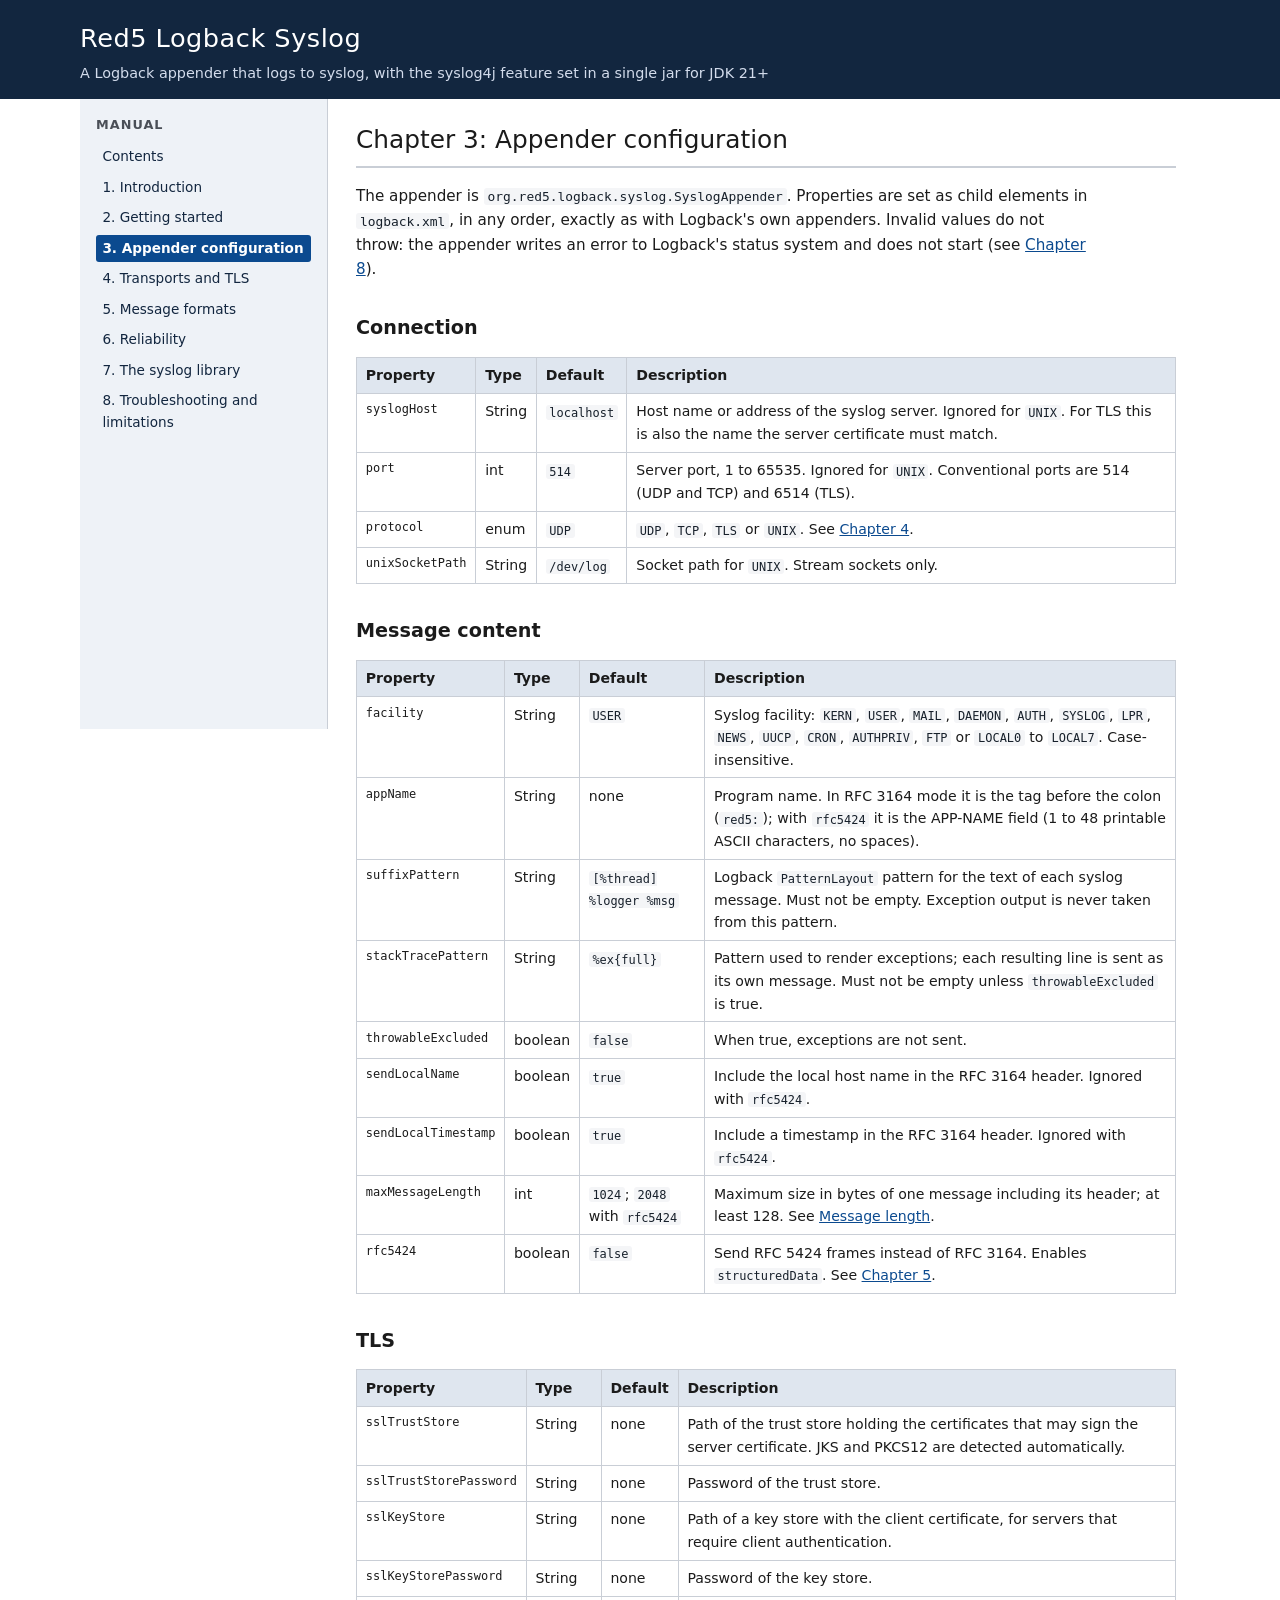
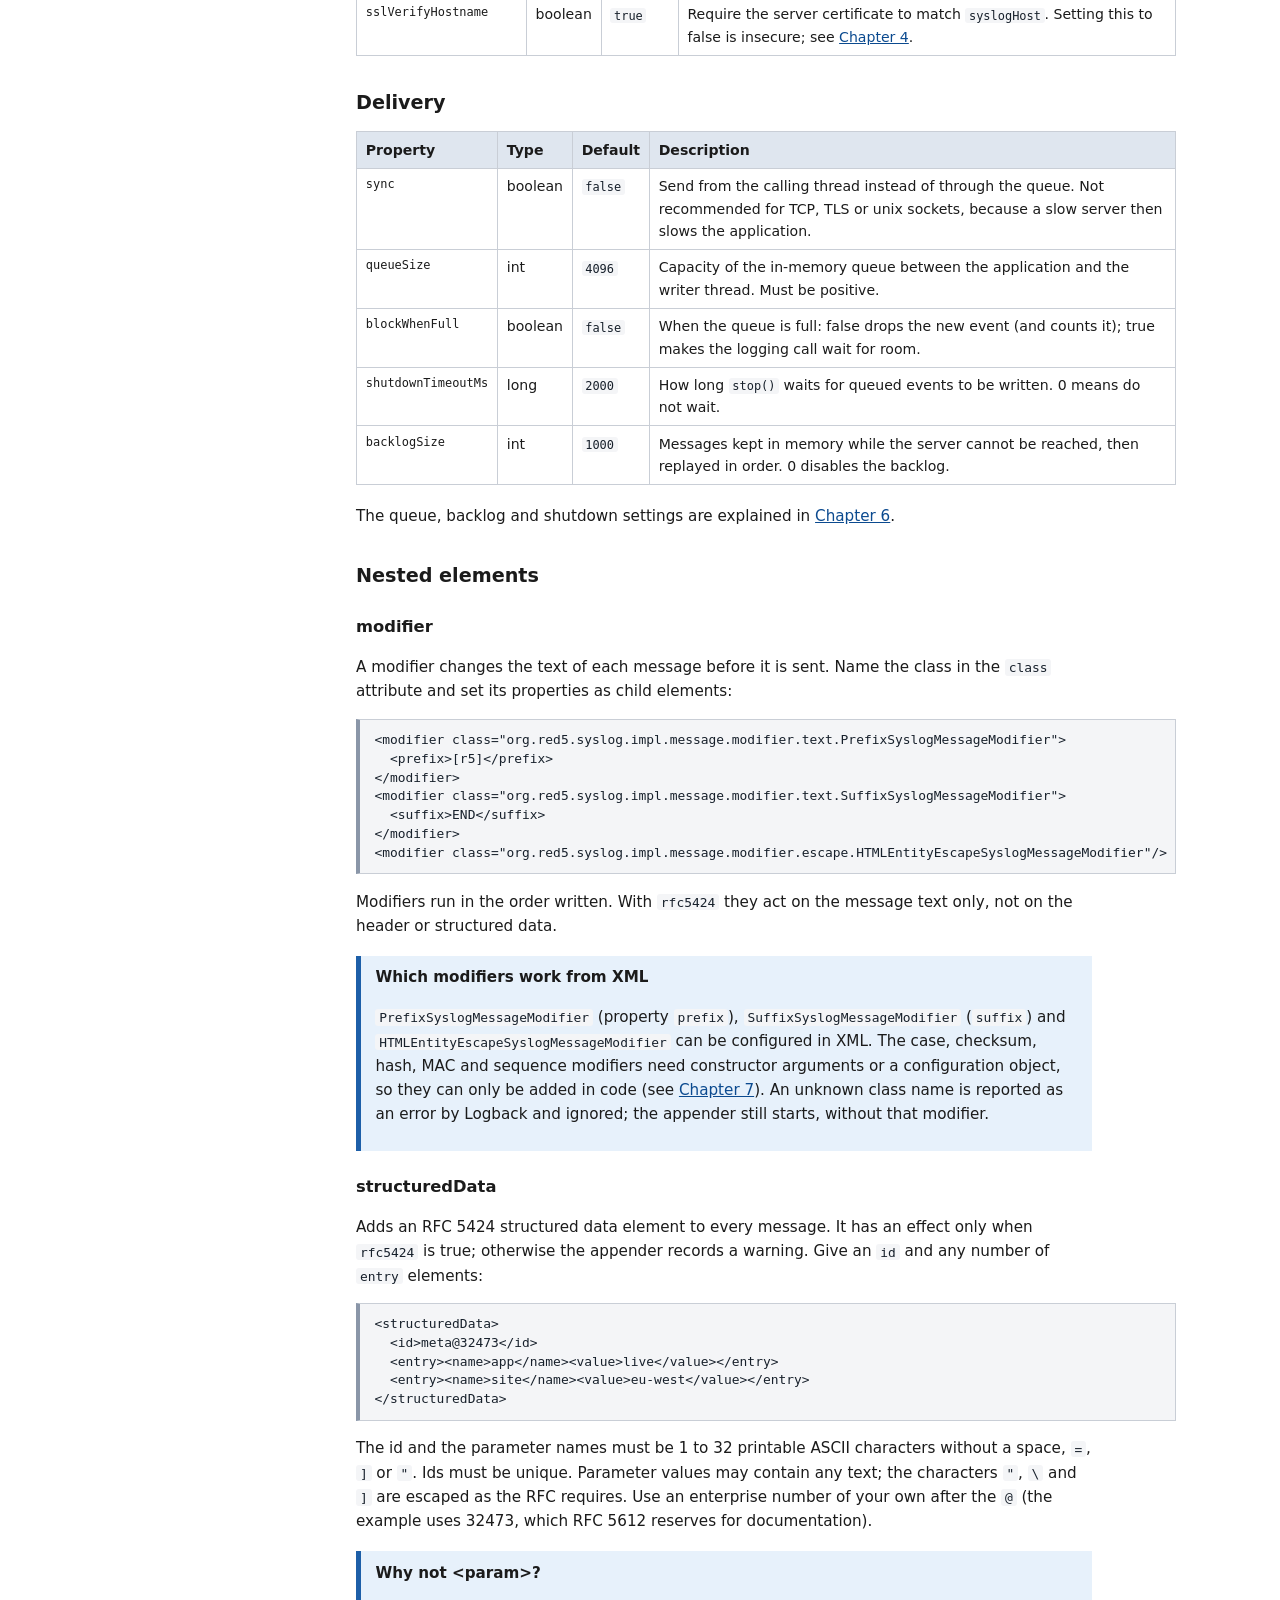
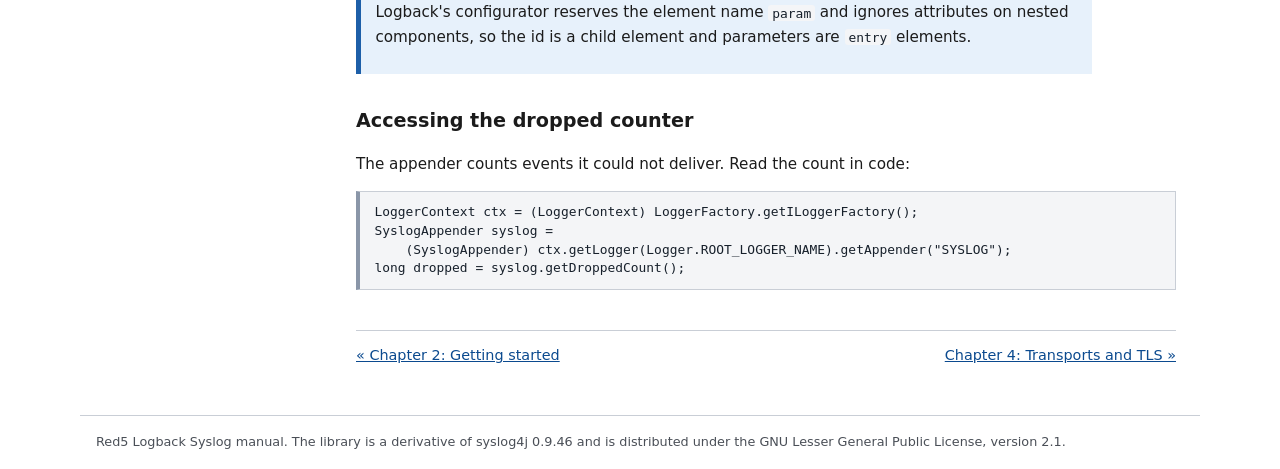
==== docs/manual/configuration.html @ ae263302 "Add user manual as static HTML and correct the papertrail compatibility wording in the spec" ====
<!DOCTYPE html>
<html lang="en">
<head>
<meta charset="utf-8">
<meta name="viewport" content="width=device-width, initial-scale=1">
<title>Appender configuration - Red5 Logback Syslog</title>
<link rel="stylesheet" href="style.css">
</head>
<body>
<div class="banner"><div class="inner">
<h1><a href="index.html">Red5 Logback Syslog</a></h1>
<p>A Logback appender that logs to syslog, with the syslog4j feature set in a single jar for JDK 21+</p>
</div></div>
<div class="layout">
<nav class="toc"><h2>Manual</h2><ul><li><a href="index.html">Contents</a></li><li><a href="introduction.html">1. Introduction</a></li><li><a href="getting-started.html">2. Getting started</a></li><li><a href="configuration.html" class="current">3. Appender configuration</a></li><li><a href="transports.html">4. Transports and TLS</a></li><li><a href="formats.html">5. Message formats</a></li><li><a href="reliability.html">6. Reliability</a></li><li><a href="library.html">7. The syslog library</a></li><li><a href="troubleshooting.html">8. Troubleshooting and limitations</a></li></ul></nav>
<main>
<h1 class="chapter">Chapter 3: Appender configuration</h1>

<p>The appender is <code>org.red5.logback.syslog.SyslogAppender</code>. Properties are set as child
elements in <code>logback.xml</code>, in any order, exactly as with Logback's own appenders. Invalid
values do not throw: the appender writes an error to Logback's status system and does not start (see
<a href="troubleshooting.html">Chapter 8</a>).</p>

<h2>Connection</h2>
<table>
<tr><th>Property</th><th>Type</th><th>Default</th><th>Description</th></tr>
<tr><td class="prop">syslogHost</td><td>String</td><td><code>localhost</code></td><td>Host name or address of the syslog server. Ignored for <code>UNIX</code>. For TLS this is also the name the server certificate must match.</td></tr>
<tr><td class="prop">port</td><td>int</td><td><code>514</code></td><td>Server port, 1 to 65535. Ignored for <code>UNIX</code>. Conventional ports are 514 (UDP and TCP) and 6514 (TLS).</td></tr>
<tr><td class="prop">protocol</td><td>enum</td><td><code>UDP</code></td><td><code>UDP</code>, <code>TCP</code>, <code>TLS</code> or <code>UNIX</code>. See <a href="transports.html">Chapter 4</a>.</td></tr>
<tr><td class="prop">unixSocketPath</td><td>String</td><td><code>/dev/log</code></td><td>Socket path for <code>UNIX</code>. Stream sockets only.</td></tr>
</table>
<h2>Message content</h2>
<table>
<tr><th>Property</th><th>Type</th><th>Default</th><th>Description</th></tr>
<tr><td class="prop">facility</td><td>String</td><td><code>USER</code></td><td>Syslog facility: <code>KERN</code>, <code>USER</code>, <code>MAIL</code>, <code>DAEMON</code>, <code>AUTH</code>, <code>SYSLOG</code>, <code>LPR</code>, <code>NEWS</code>, <code>UUCP</code>, <code>CRON</code>, <code>AUTHPRIV</code>, <code>FTP</code> or <code>LOCAL0</code> to <code>LOCAL7</code>. Case-insensitive.</td></tr>
<tr><td class="prop">appName</td><td>String</td><td>none</td><td>Program name. In RFC 3164 mode it is the tag before the colon (<code>red5:</code>); with <code>rfc5424</code> it is the APP-NAME field (1 to 48 printable ASCII characters, no spaces).</td></tr>
<tr><td class="prop">suffixPattern</td><td>String</td><td><code>[%thread] %logger %msg</code></td><td>Logback <code>PatternLayout</code> pattern for the text of each syslog message. Must not be empty. Exception output is never taken from this pattern.</td></tr>
<tr><td class="prop">stackTracePattern</td><td>String</td><td><code>%ex{full}</code></td><td>Pattern used to render exceptions; each resulting line is sent as its own message. Must not be empty unless <code>throwableExcluded</code> is true.</td></tr>
<tr><td class="prop">throwableExcluded</td><td>boolean</td><td><code>false</code></td><td>When true, exceptions are not sent.</td></tr>
<tr><td class="prop">sendLocalName</td><td>boolean</td><td><code>true</code></td><td>Include the local host name in the RFC 3164 header. Ignored with <code>rfc5424</code>.</td></tr>
<tr><td class="prop">sendLocalTimestamp</td><td>boolean</td><td><code>true</code></td><td>Include a timestamp in the RFC 3164 header. Ignored with <code>rfc5424</code>.</td></tr>
<tr><td class="prop">maxMessageLength</td><td>int</td><td><code>1024</code>; <code>2048</code> with <code>rfc5424</code></td><td>Maximum size in bytes of one message including its header; at least 128. See <a href="formats.html#length">Message length</a>.</td></tr>
<tr><td class="prop">rfc5424</td><td>boolean</td><td><code>false</code></td><td>Send RFC 5424 frames instead of RFC 3164. Enables <code>structuredData</code>. See <a href="formats.html">Chapter 5</a>.</td></tr>
</table>
<h2>TLS</h2>
<table>
<tr><th>Property</th><th>Type</th><th>Default</th><th>Description</th></tr>
<tr><td class="prop">sslTrustStore</td><td>String</td><td>none</td><td>Path of the trust store holding the certificates that may sign the server certificate. JKS and PKCS12 are detected automatically.</td></tr>
<tr><td class="prop">sslTrustStorePassword</td><td>String</td><td>none</td><td>Password of the trust store.</td></tr>
<tr><td class="prop">sslKeyStore</td><td>String</td><td>none</td><td>Path of a key store with the client certificate, for servers that require client authentication.</td></tr>
<tr><td class="prop">sslKeyStorePassword</td><td>String</td><td>none</td><td>Password of the key store.</td></tr>
<tr><td class="prop">sslVerifyHostname</td><td>boolean</td><td><code>true</code></td><td>Require the server certificate to match <code>syslogHost</code>. Setting this to false is insecure; see <a href="transports.html#tls">Chapter 4</a>.</td></tr>
</table>
<h2>Delivery</h2>
<table>
<tr><th>Property</th><th>Type</th><th>Default</th><th>Description</th></tr>
<tr><td class="prop">sync</td><td>boolean</td><td><code>false</code></td><td>Send from the calling thread instead of through the queue. Not recommended for TCP, TLS or unix sockets, because a slow server then slows the application.</td></tr>
<tr><td class="prop">queueSize</td><td>int</td><td><code>4096</code></td><td>Capacity of the in-memory queue between the application and the writer thread. Must be positive.</td></tr>
<tr><td class="prop">blockWhenFull</td><td>boolean</td><td><code>false</code></td><td>When the queue is full: false drops the new event (and counts it); true makes the logging call wait for room.</td></tr>
<tr><td class="prop">shutdownTimeoutMs</td><td>long</td><td><code>2000</code></td><td>How long <code>stop()</code> waits for queued events to be written. 0 means do not wait.</td></tr>
<tr><td class="prop">backlogSize</td><td>int</td><td><code>1000</code></td><td>Messages kept in memory while the server cannot be reached, then replayed in order. 0 disables the backlog.</td></tr>
</table>
<p>The queue, backlog and shutdown settings are explained in <a href="reliability.html">Chapter 6</a>.</p>
<h2>Nested elements</h2>
<h3>modifier</h3>
<p>A modifier changes the text of each message before it is sent. Name the class in the
<code>class</code> attribute and set its properties as child elements:</p>
<pre><code>&lt;modifier class="org.red5.syslog.impl.message.modifier.text.PrefixSyslogMessageModifier"&gt;
  &lt;prefix&gt;[r5]&lt;/prefix&gt;
&lt;/modifier&gt;
&lt;modifier class="org.red5.syslog.impl.message.modifier.text.SuffixSyslogMessageModifier"&gt;
  &lt;suffix&gt;END&lt;/suffix&gt;
&lt;/modifier&gt;
&lt;modifier class="org.red5.syslog.impl.message.modifier.escape.HTMLEntityEscapeSyslogMessageModifier"/&gt;</code></pre>

<p>Modifiers run in the order written. With <code>rfc5424</code> they act on the message text only, not on
the header or structured data.</p>
<div class="note"><strong>Which modifiers work from XML</strong><p><code>PrefixSyslogMessageModifier</code> (property <code>prefix</code>),
<code>SuffixSyslogMessageModifier</code> (<code>suffix</code>) and
<code>HTMLEntityEscapeSyslogMessageModifier</code> can be configured in XML. The case, checksum, hash, MAC and
sequence modifiers need constructor arguments or a configuration object, so they can only be added in code (see
<a href="library.html">Chapter 7</a>). An unknown class name is reported as an error by Logback and ignored; the
appender still starts, without that modifier.</p></div>

<h3>structuredData</h3>
<p>Adds an RFC 5424 structured data element to every message. It has an effect only when
<code>rfc5424</code> is true; otherwise the appender records a warning. Give an <code>id</code> and any number of
<code>entry</code> elements:</p>
<pre><code>&lt;structuredData&gt;
  &lt;id&gt;meta@32473&lt;/id&gt;
  &lt;entry&gt;&lt;name&gt;app&lt;/name&gt;&lt;value&gt;live&lt;/value&gt;&lt;/entry&gt;
  &lt;entry&gt;&lt;name&gt;site&lt;/name&gt;&lt;value&gt;eu-west&lt;/value&gt;&lt;/entry&gt;
&lt;/structuredData&gt;</code></pre>

<p>The id and the parameter names must be 1 to 32 printable ASCII characters without a space, <code>=</code>,
<code>]</code> or <code>"</code>. Ids must be unique. Parameter values may contain any text; the characters
<code>"</code>, <code>\</code> and <code>]</code> are escaped as the RFC requires. Use an enterprise
number of your own after the <code>@</code> (the example uses 32473, which RFC 5612 reserves for documentation).</p>
<div class="note"><strong>Why not &lt;param&gt;?</strong><p>Logback's configurator reserves the element name
<code>param</code> and ignores attributes on nested components, so the id is a child element and parameters are
<code>entry</code> elements.</p></div>

<h2>Accessing the dropped counter</h2>
<p>The appender counts events it could not deliver. Read the count in code:</p>
<pre><code>LoggerContext ctx = (LoggerContext) LoggerFactory.getILoggerFactory();
SyslogAppender syslog =
    (SyslogAppender) ctx.getLogger(Logger.ROOT_LOGGER_NAME).getAppender("SYSLOG");
long dropped = syslog.getDroppedCount();</code></pre>

<div class="pager"><span><a href="getting-started.html">&laquo; Chapter 2: Getting started</a></span><span><a href="transports.html">Chapter 4: Transports and TLS &raquo;</a></span></div>
</main>
</div>
<footer>Red5 Logback Syslog manual. The library is a derivative of syslog4j 0.9.46 and is distributed under the GNU Lesser General Public License, version 2.1.</footer>
</body>
</html>
---- docs/manual/style.css ----
/* Red5 Logback Syslog manual: layout modeled on the logback and slf4j manuals */
:root {
  --bg: #ffffff;
  --fg: #1b1b1b;
  --muted: #4a4f57;
  --link: #0b4a8f;
  --link-visited: #5b2a86;
  --rule: #c9ced6;
  --nav-bg: #eef2f7;
  --nav-fg: #12263f;
  --banner-bg: #12263f;
  --banner-fg: #ffffff;
  --code-bg: #f4f5f7;
  --code-fg: #17202b;
  --code-border: #8a96a8;
  --th-bg: #dfe6ef;
  --note-bg: #e7f1fb;
  --note-border: #1d5fa8;
  --warn-bg: #fff4d6;
  --warn-border: #8a5a00;
  --diagram-box: #e3ecf8;
  --diagram-box-stroke: #12448a;
  --diagram-accent: #fff0c2;
  --diagram-accent-stroke: #7a5200;
  --diagram-text: #0b1b30;
}
@media (prefers-color-scheme: dark) {
  :root:not([data-theme="light"]) {
    --bg: #14171c;
    --fg: #e8eaee;
    --muted: #b4bac4;
    --link: #8fc2ff;
    --link-visited: #c9a8f0;
    --rule: #3a4150;
    --nav-bg: #1d222b;
    --nav-fg: #e8eaee;
    --banner-bg: #0b1626;
    --banner-fg: #ffffff;
    --code-bg: #1e2430;
    --code-fg: #e6ecf5;
    --code-border: #6d7a90;
    --th-bg: #2a3242;
    --note-bg: #14263b;
    --note-border: #5aa3ee;
    --warn-bg: #3a2d0c;
    --warn-border: #e0a43a;
    --diagram-box: #1c2a40;
    --diagram-box-stroke: #8fc2ff;
    --diagram-accent: #3a2d0c;
    --diagram-accent-stroke: #e0a43a;
    --diagram-text: #f2f5fa;
  }
}
* { box-sizing: border-box; }
html { font-size: 100%; }
body {
  margin: 0;
  background: var(--bg);
  color: var(--fg);
  font-family: Verdana, "DejaVu Sans", Geneva, Arial, sans-serif;
  font-size: 0.95rem;
  line-height: 1.6;
}
a { color: var(--link); }
a:visited { color: var(--link-visited); }
.banner {
  background: var(--banner-bg);
  color: var(--banner-fg);
  padding: 1.1rem 1rem 0.9rem 1rem;
}
.banner .inner { max-width: 70rem; margin: 0 auto; }
.banner h1 { margin: 0; font-size: 1.6rem; font-weight: normal; letter-spacing: 0.02em; }
.banner p { margin: 0.2rem 0 0 0; color: #d3dcec; font-size: 0.9rem; }
.banner a { color: #ffffff; text-decoration: none; }
.layout {
  display: flex;
  align-items: flex-start;
  max-width: 70rem;
  margin: 0 auto;
}
nav.toc {
  flex: 0 0 15.5rem;
  background: var(--nav-bg);
  color: var(--nav-fg);
  padding: 1rem 1rem 1.5rem 1rem;
  font-size: 0.85rem;
  border-right: 1px solid var(--rule);
  min-height: 70vh;
}
nav.toc h2 { font-size: 0.8rem; text-transform: uppercase; letter-spacing: 0.08em; margin: 0 0 0.5rem 0; color: var(--muted); }
nav.toc ul { list-style: none; margin: 0; padding: 0; }
nav.toc li { margin: 0.25rem 0; }
nav.toc a { color: var(--nav-fg); text-decoration: none; display: block; padding: 0.15rem 0.4rem; border-radius: 3px; }
nav.toc a:hover { text-decoration: underline; }
nav.toc a.current { background: var(--link); color: #ffffff; font-weight: bold; }
main { flex: 1 1 auto; min-width: 0; padding: 1rem 1.5rem 3rem 1.75rem; }
h1.chapter { font-size: 1.55rem; margin: 0.3rem 0 1rem 0; border-bottom: 2px solid var(--rule); padding-bottom: 0.4rem; font-weight: normal; }
h2 { font-size: 1.2rem; margin: 2rem 0 0.5rem 0; }
h3 { font-size: 1.02rem; margin: 1.4rem 0 0.4rem 0; }
p, li { max-width: 46rem; }
code, pre, kbd { font-family: "DejaVu Sans Mono", Consolas, Menlo, monospace; font-size: 0.85em; }
code { background: var(--code-bg); color: var(--code-fg); padding: 0.05em 0.3em; border-radius: 3px; }
pre {
  background: var(--code-bg);
  color: var(--code-fg);
  border: 1px solid var(--rule);
  border-left: 4px solid var(--code-border);
  padding: 0.7rem 0.9rem;
  overflow-x: auto;
  line-height: 1.45;
}
pre code { background: none; padding: 0; font-size: 1em; }
.filename { font-size: 0.8rem; color: var(--muted); margin: 1rem 0 -0.7rem 0; font-family: "DejaVu Sans Mono", Consolas, monospace; }
table { border-collapse: collapse; margin: 0.8rem 0 1.2rem 0; width: 100%; font-size: 0.88rem; }
th, td { border: 1px solid var(--rule); padding: 0.4rem 0.55rem; text-align: left; vertical-align: top; }
th { background: var(--th-bg); }
td.prop { white-space: nowrap; font-family: "DejaVu Sans Mono", Consolas, monospace; font-size: 0.85em; }
.note, .warning {
  border-left: 5px solid var(--note-border);
  background: var(--note-bg);
  padding: 0.6rem 0.9rem;
  margin: 1.1rem 0;
  max-width: 46rem;
}
.warning { border-left-color: var(--warn-border); background: var(--warn-bg); }
.note strong:first-child, .warning strong:first-child { display: block; margin-bottom: 0.15rem; }
.pager { display: flex; justify-content: space-between; margin-top: 2.5rem; padding-top: 0.8rem; border-top: 1px solid var(--rule); font-size: 0.9rem; }
footer { max-width: 70rem; margin: 0 auto; padding: 1rem; color: var(--muted); font-size: 0.8rem; border-top: 1px solid var(--rule); }
svg.diagram { max-width: 100%; height: auto; margin: 1rem 0; }
svg.diagram .box { fill: var(--diagram-box); stroke: var(--diagram-box-stroke); stroke-width: 1.5; }
svg.diagram .accent { fill: var(--diagram-accent); stroke: var(--diagram-accent-stroke); stroke-width: 1.5; }
svg.diagram text { fill: var(--diagram-text); font-family: Verdana, "DejaVu Sans", Arial, sans-serif; font-size: 12px; }
svg.diagram text.small { font-size: 10.5px; }
svg.diagram .arrow { stroke: var(--diagram-text); stroke-width: 1.5; fill: none; }
svg.diagram marker path { fill: var(--diagram-text); }
@media (max-width: 52rem) {
  .layout { display: block; }
  nav.toc { border-right: none; border-bottom: 1px solid var(--rule); min-height: 0; }
  main { padding: 1rem; }
}
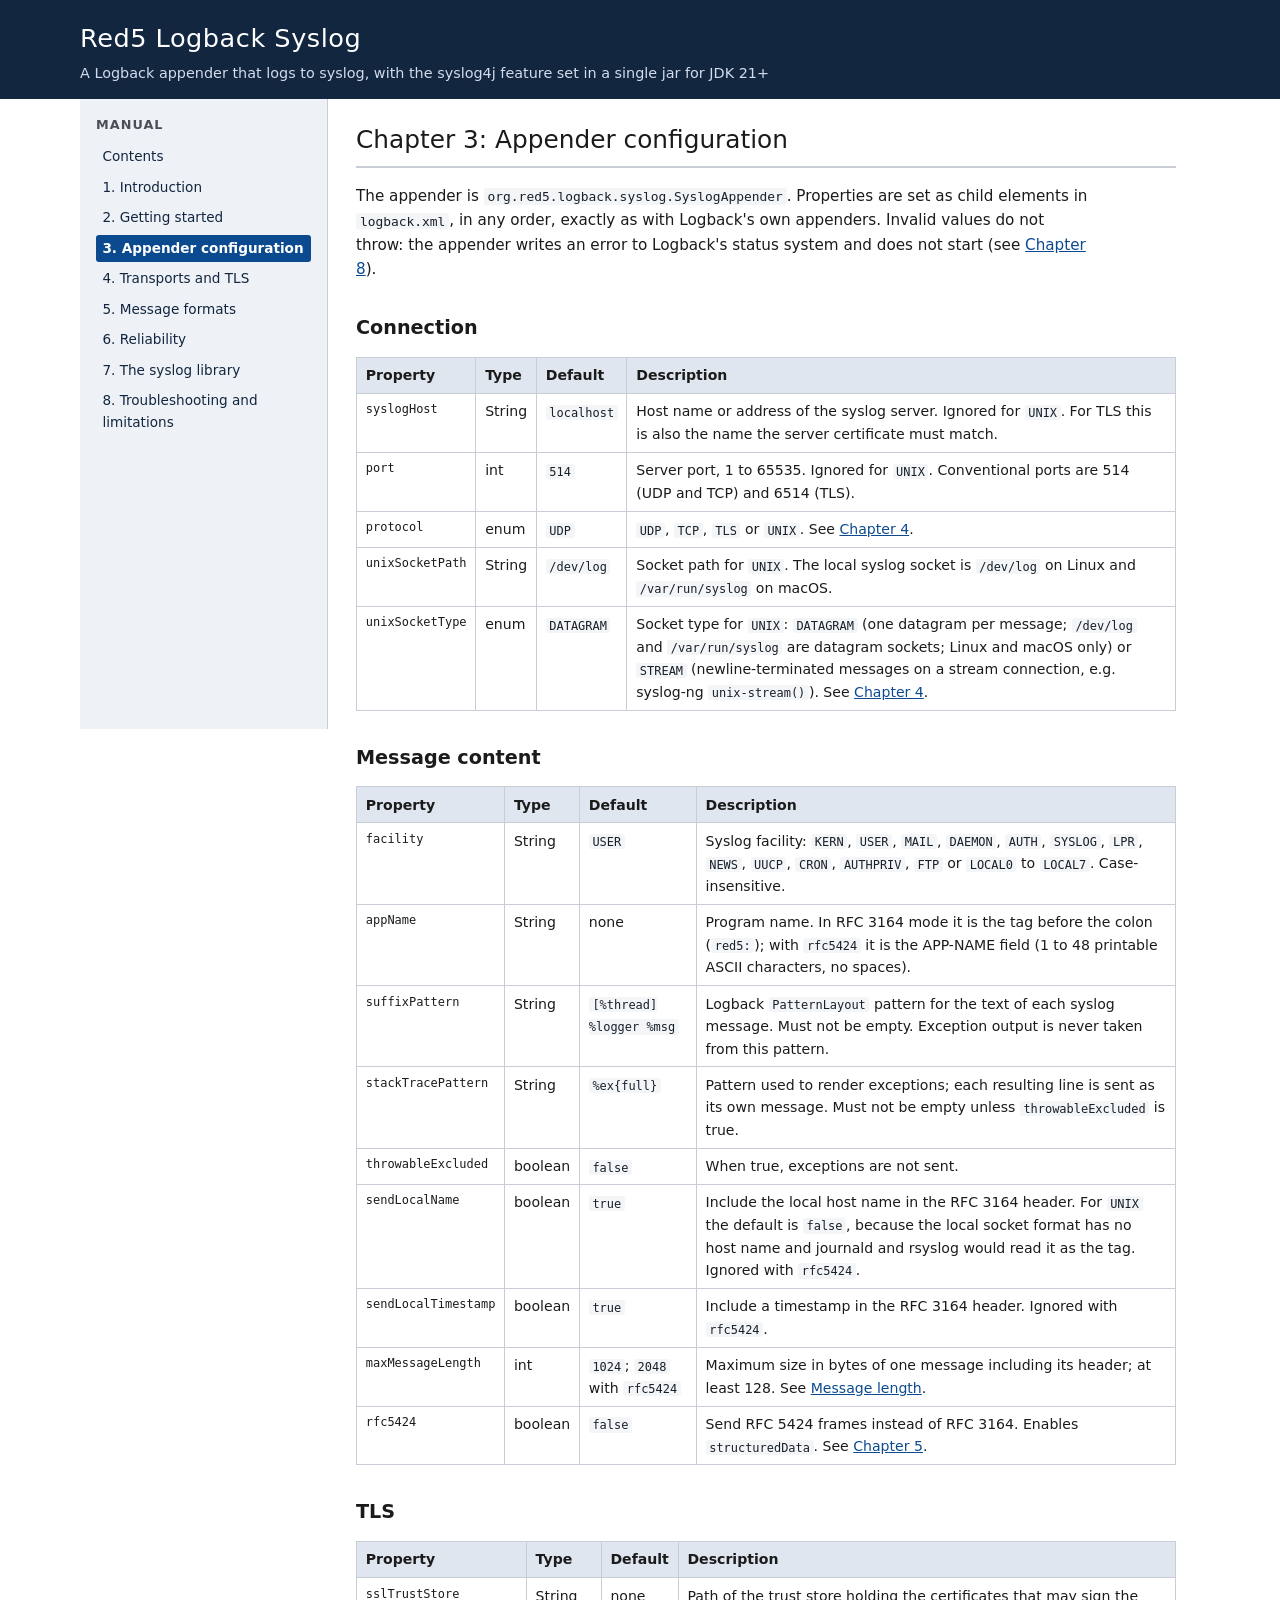
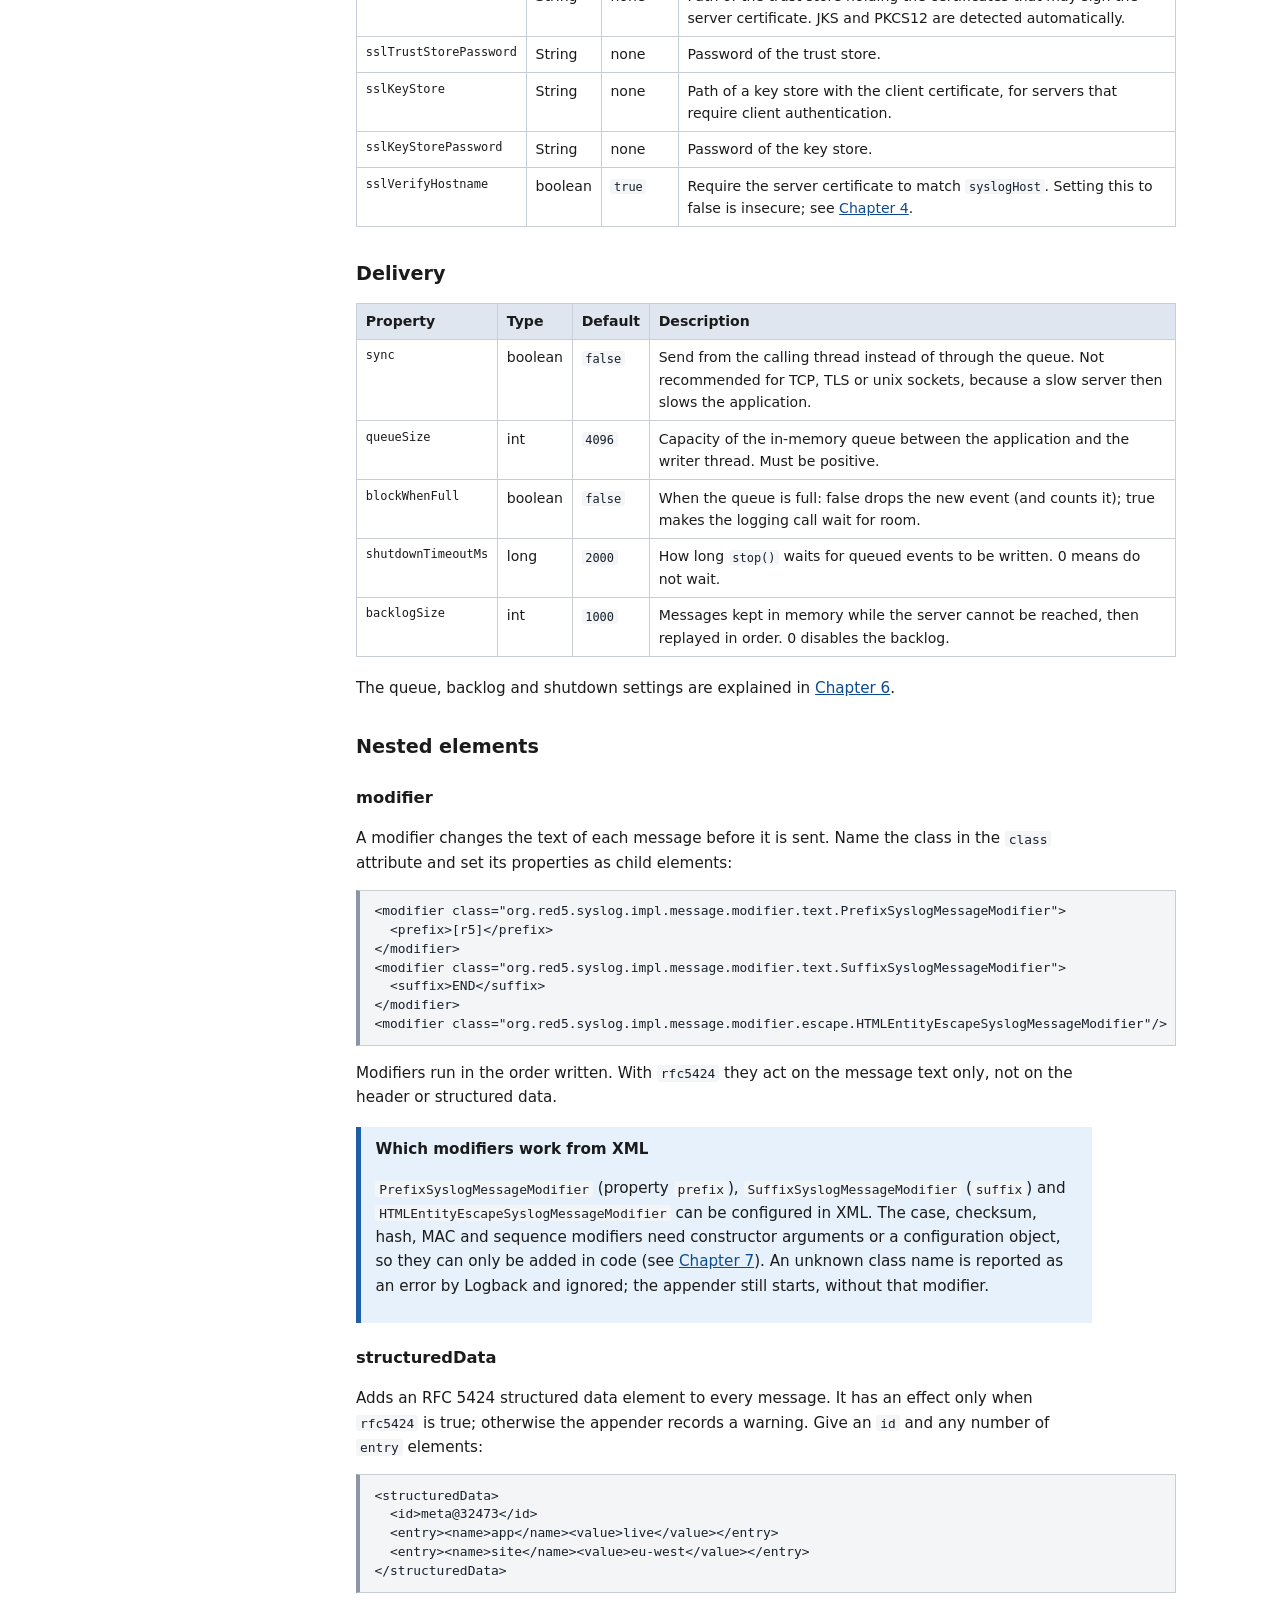
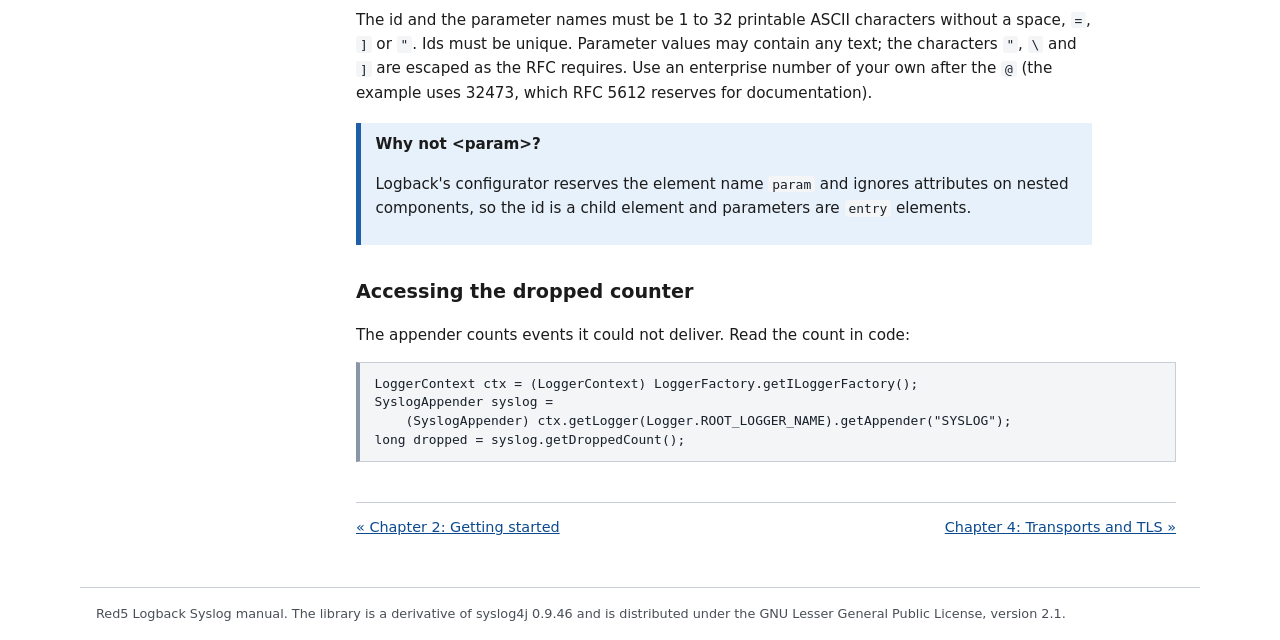
==== commit c2f738a1: "Document unix datagram sockets as the default UNIX socket type README, manual (configuration, transp" ====
--- a/docs/manual/configuration.html
+++ b/docs/manual/configuration.html
@@ -27,7 +27,8 @@
 <tr><td class="prop">syslogHost</td><td>String</td><td><code>localhost</code></td><td>Host name or address of the syslog server. Ignored for <code>UNIX</code>. For TLS this is also the name the server certificate must match.</td></tr>
 <tr><td class="prop">port</td><td>int</td><td><code>514</code></td><td>Server port, 1 to 65535. Ignored for <code>UNIX</code>. Conventional ports are 514 (UDP and TCP) and 6514 (TLS).</td></tr>
 <tr><td class="prop">protocol</td><td>enum</td><td><code>UDP</code></td><td><code>UDP</code>, <code>TCP</code>, <code>TLS</code> or <code>UNIX</code>. See <a href="transports.html">Chapter 4</a>.</td></tr>
-<tr><td class="prop">unixSocketPath</td><td>String</td><td><code>/dev/log</code></td><td>Socket path for <code>UNIX</code>. Stream sockets only.</td></tr>
+<tr><td class="prop">unixSocketPath</td><td>String</td><td><code>/dev/log</code></td><td>Socket path for <code>UNIX</code>. The local syslog socket is <code>/dev/log</code> on Linux and <code>/var/run/syslog</code> on macOS.</td></tr>
+<tr><td class="prop">unixSocketType</td><td>enum</td><td><code>DATAGRAM</code></td><td>Socket type for <code>UNIX</code>: <code>DATAGRAM</code> (one datagram per message; <code>/dev/log</code> and <code>/var/run/syslog</code> are datagram sockets; Linux and macOS only) or <code>STREAM</code> (newline-terminated messages on a stream connection, e.g. syslog-ng <code>unix-stream()</code>). See <a href="transports.html#unix">Chapter 4</a>.</td></tr>
 </table>
 <h2>Message content</h2>
 <table>
@@ -37,7 +38,7 @@
 <tr><td class="prop">suffixPattern</td><td>String</td><td><code>[%thread] %logger %msg</code></td><td>Logback <code>PatternLayout</code> pattern for the text of each syslog message. Must not be empty. Exception output is never taken from this pattern.</td></tr>
 <tr><td class="prop">stackTracePattern</td><td>String</td><td><code>%ex{full}</code></td><td>Pattern used to render exceptions; each resulting line is sent as its own message. Must not be empty unless <code>throwableExcluded</code> is true.</td></tr>
 <tr><td class="prop">throwableExcluded</td><td>boolean</td><td><code>false</code></td><td>When true, exceptions are not sent.</td></tr>
-<tr><td class="prop">sendLocalName</td><td>boolean</td><td><code>true</code></td><td>Include the local host name in the RFC 3164 header. Ignored with <code>rfc5424</code>.</td></tr>
+<tr><td class="prop">sendLocalName</td><td>boolean</td><td><code>true</code></td><td>Include the local host name in the RFC 3164 header. For <code>UNIX</code> the default is <code>false</code>, because the local socket format has no host name and journald and rsyslog would read it as the tag. Ignored with <code>rfc5424</code>.</td></tr>
 <tr><td class="prop">sendLocalTimestamp</td><td>boolean</td><td><code>true</code></td><td>Include a timestamp in the RFC 3164 header. Ignored with <code>rfc5424</code>.</td></tr>
 <tr><td class="prop">maxMessageLength</td><td>int</td><td><code>1024</code>; <code>2048</code> with <code>rfc5424</code></td><td>Maximum size in bytes of one message including its header; at least 128. See <a href="formats.html#length">Message length</a>.</td></tr>
 <tr><td class="prop">rfc5424</td><td>boolean</td><td><code>false</code></td><td>Send RFC 5424 frames instead of RFC 3164. Enables <code>structuredData</code>. See <a href="formats.html">Chapter 5</a>.</td></tr>
